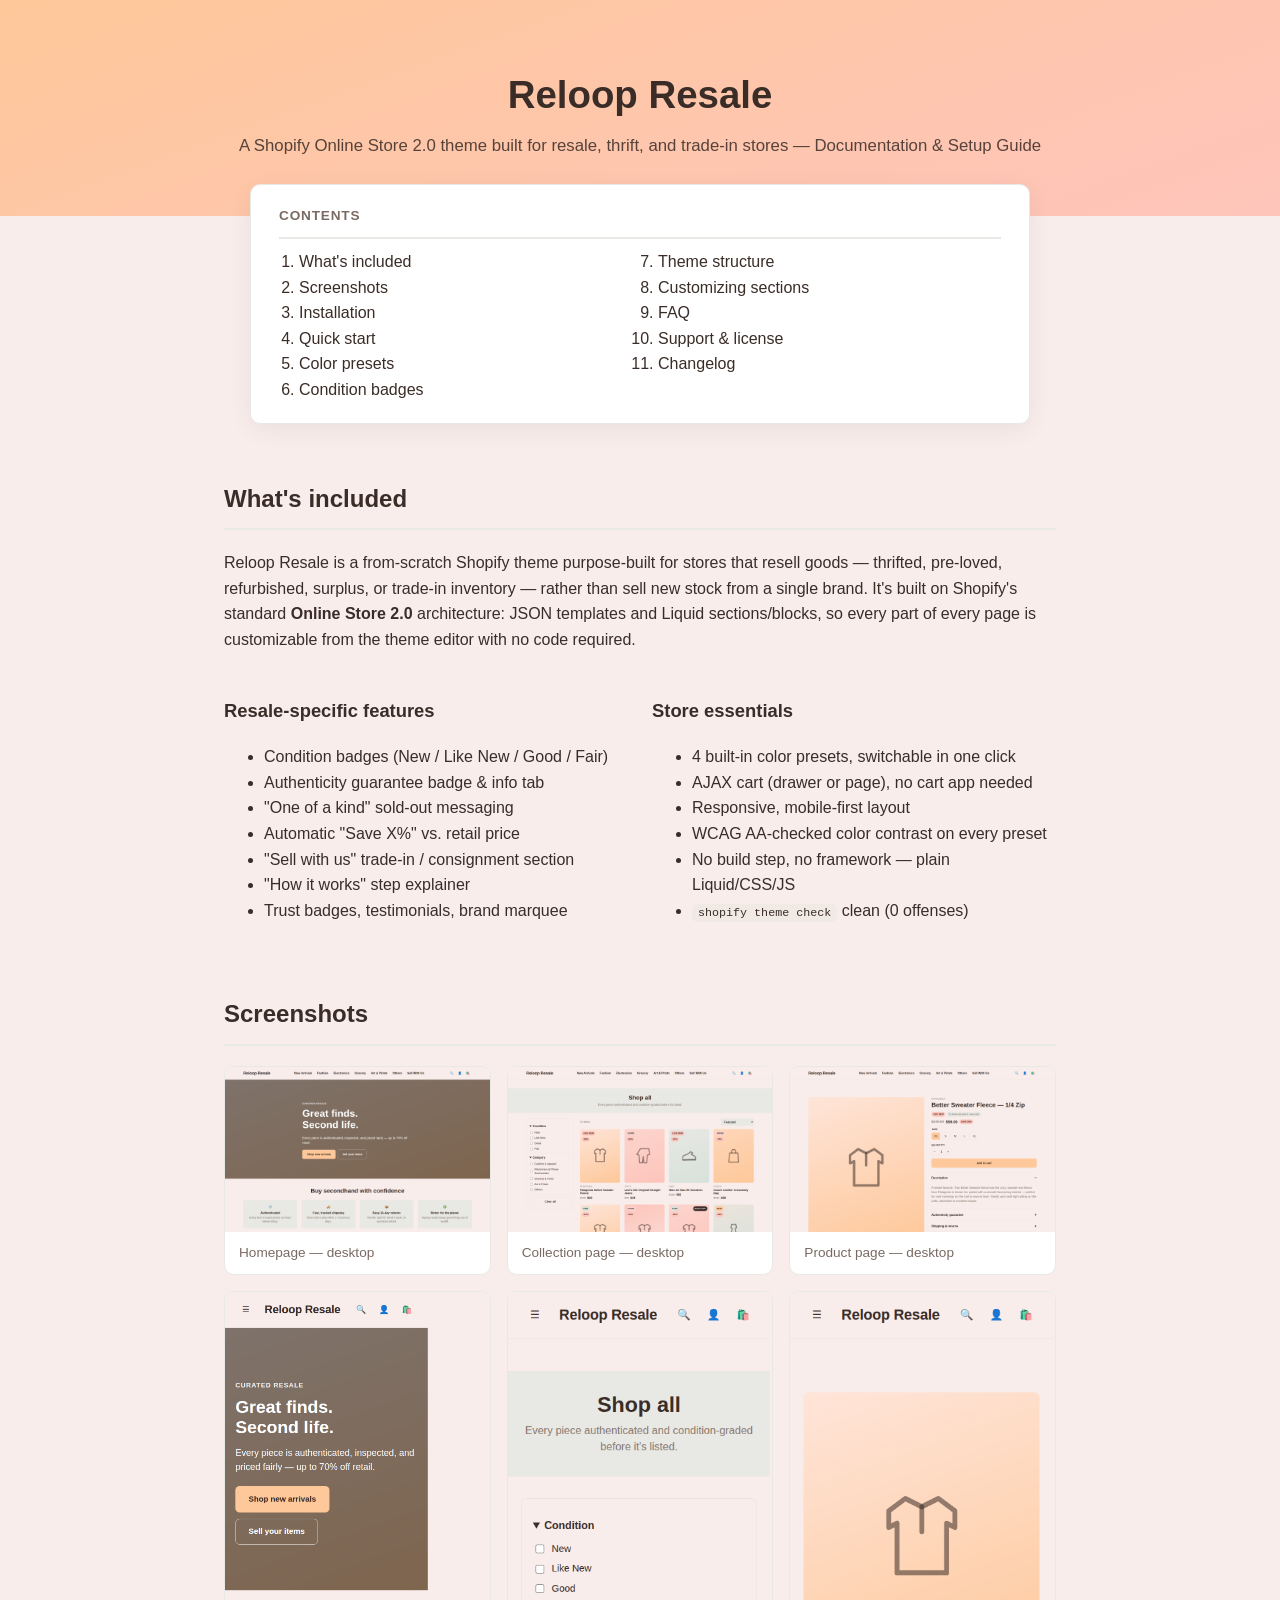
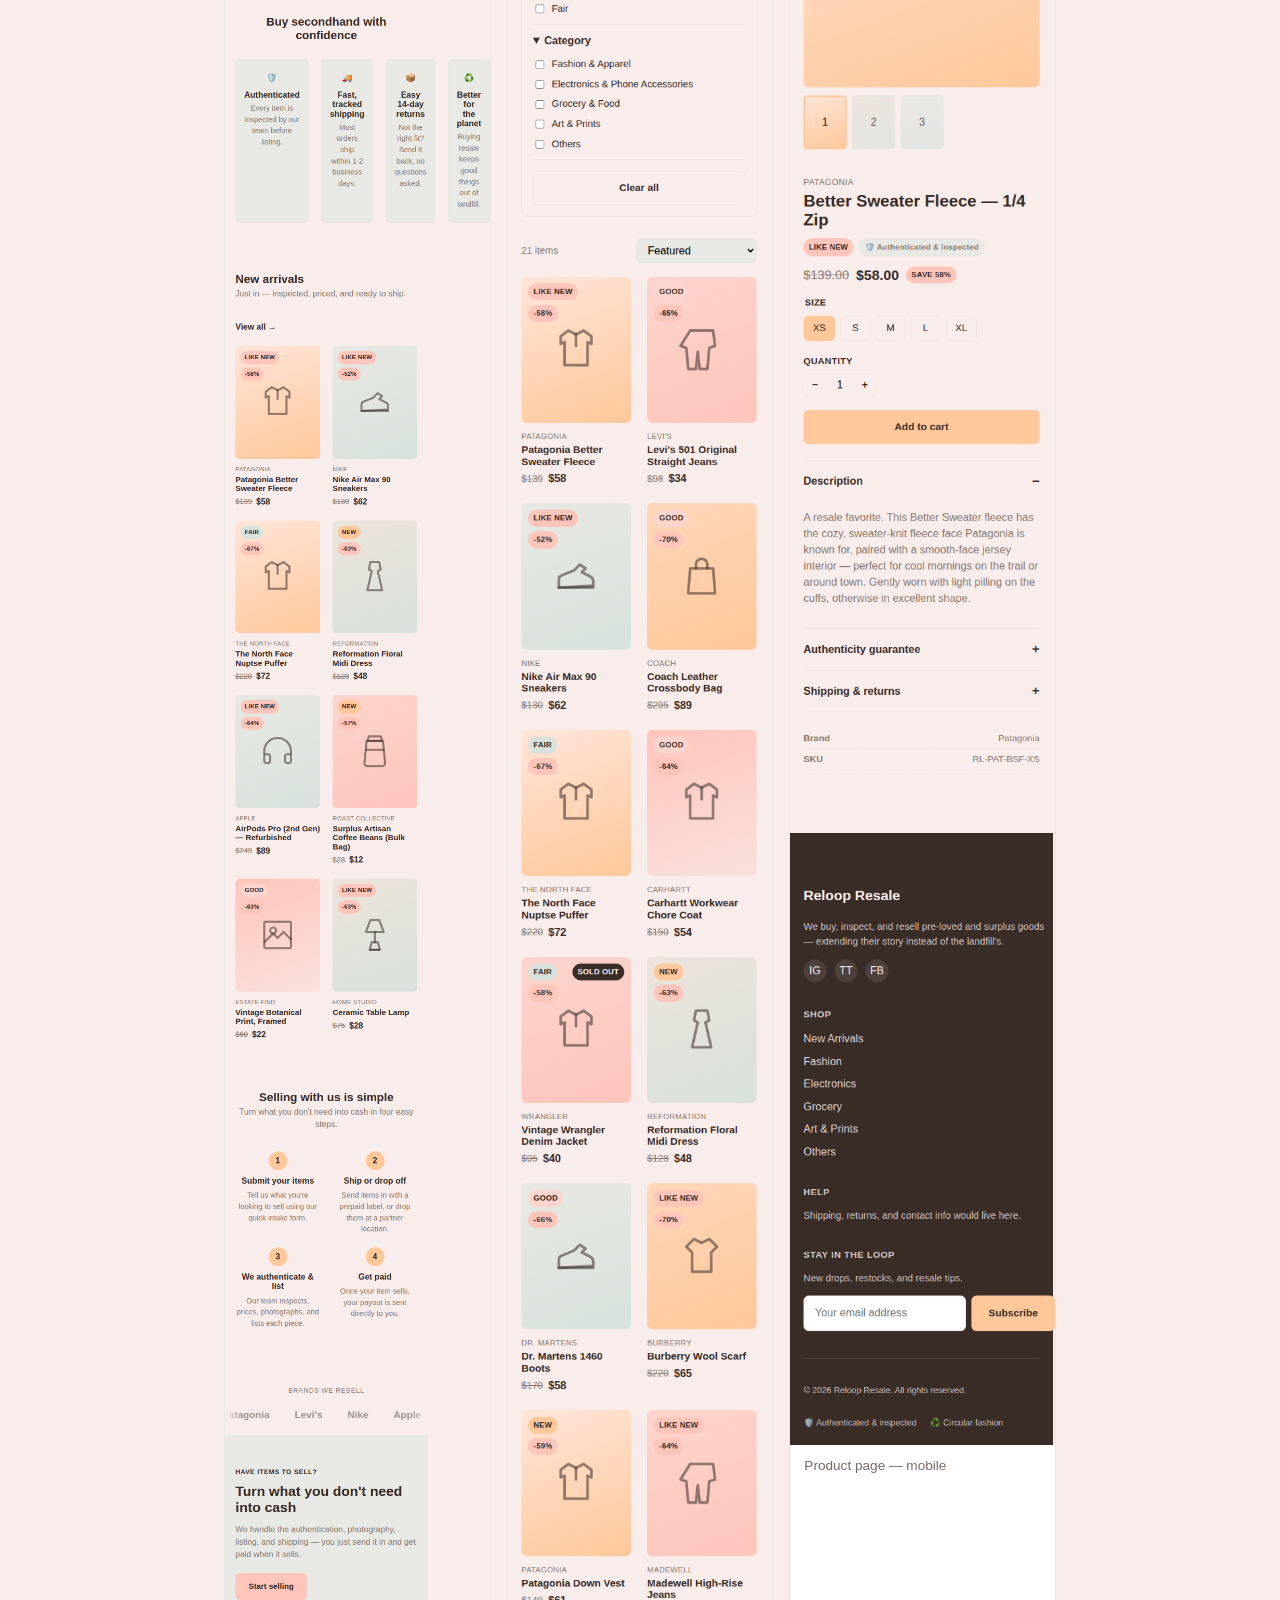
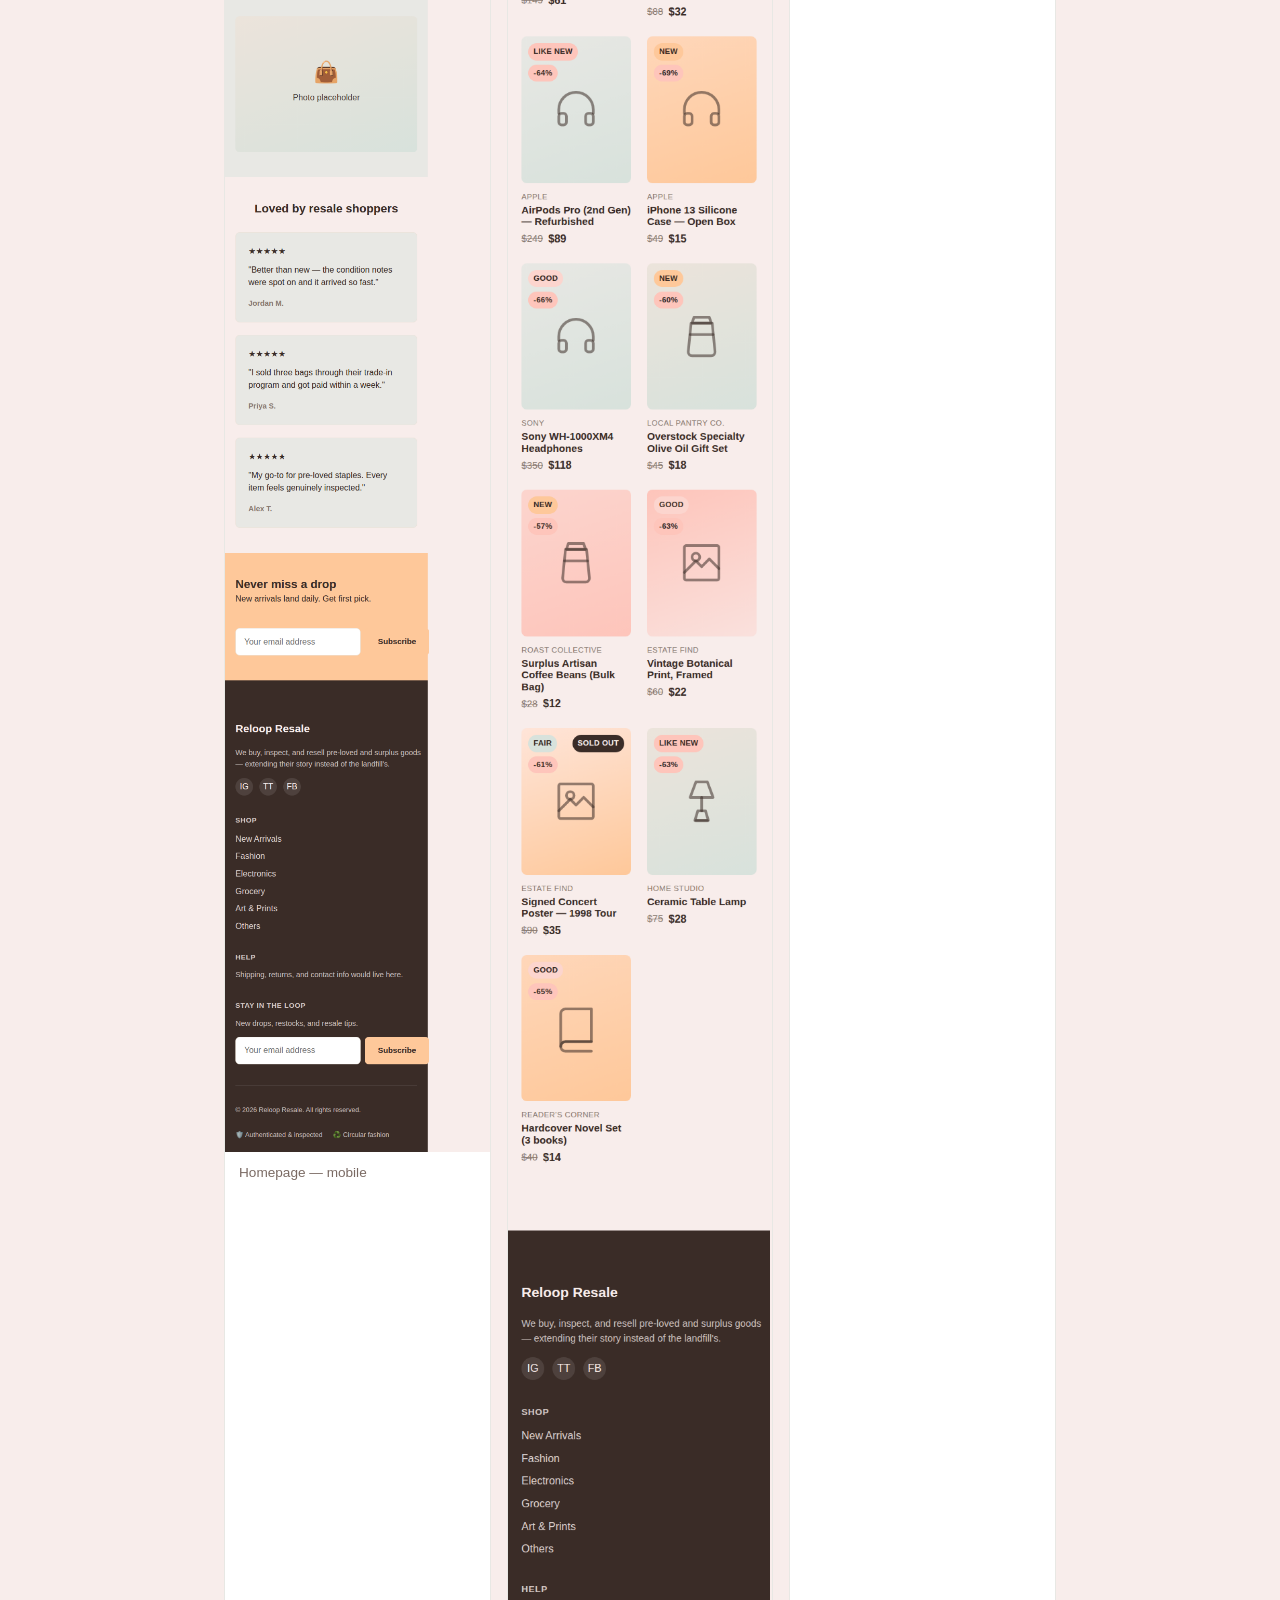
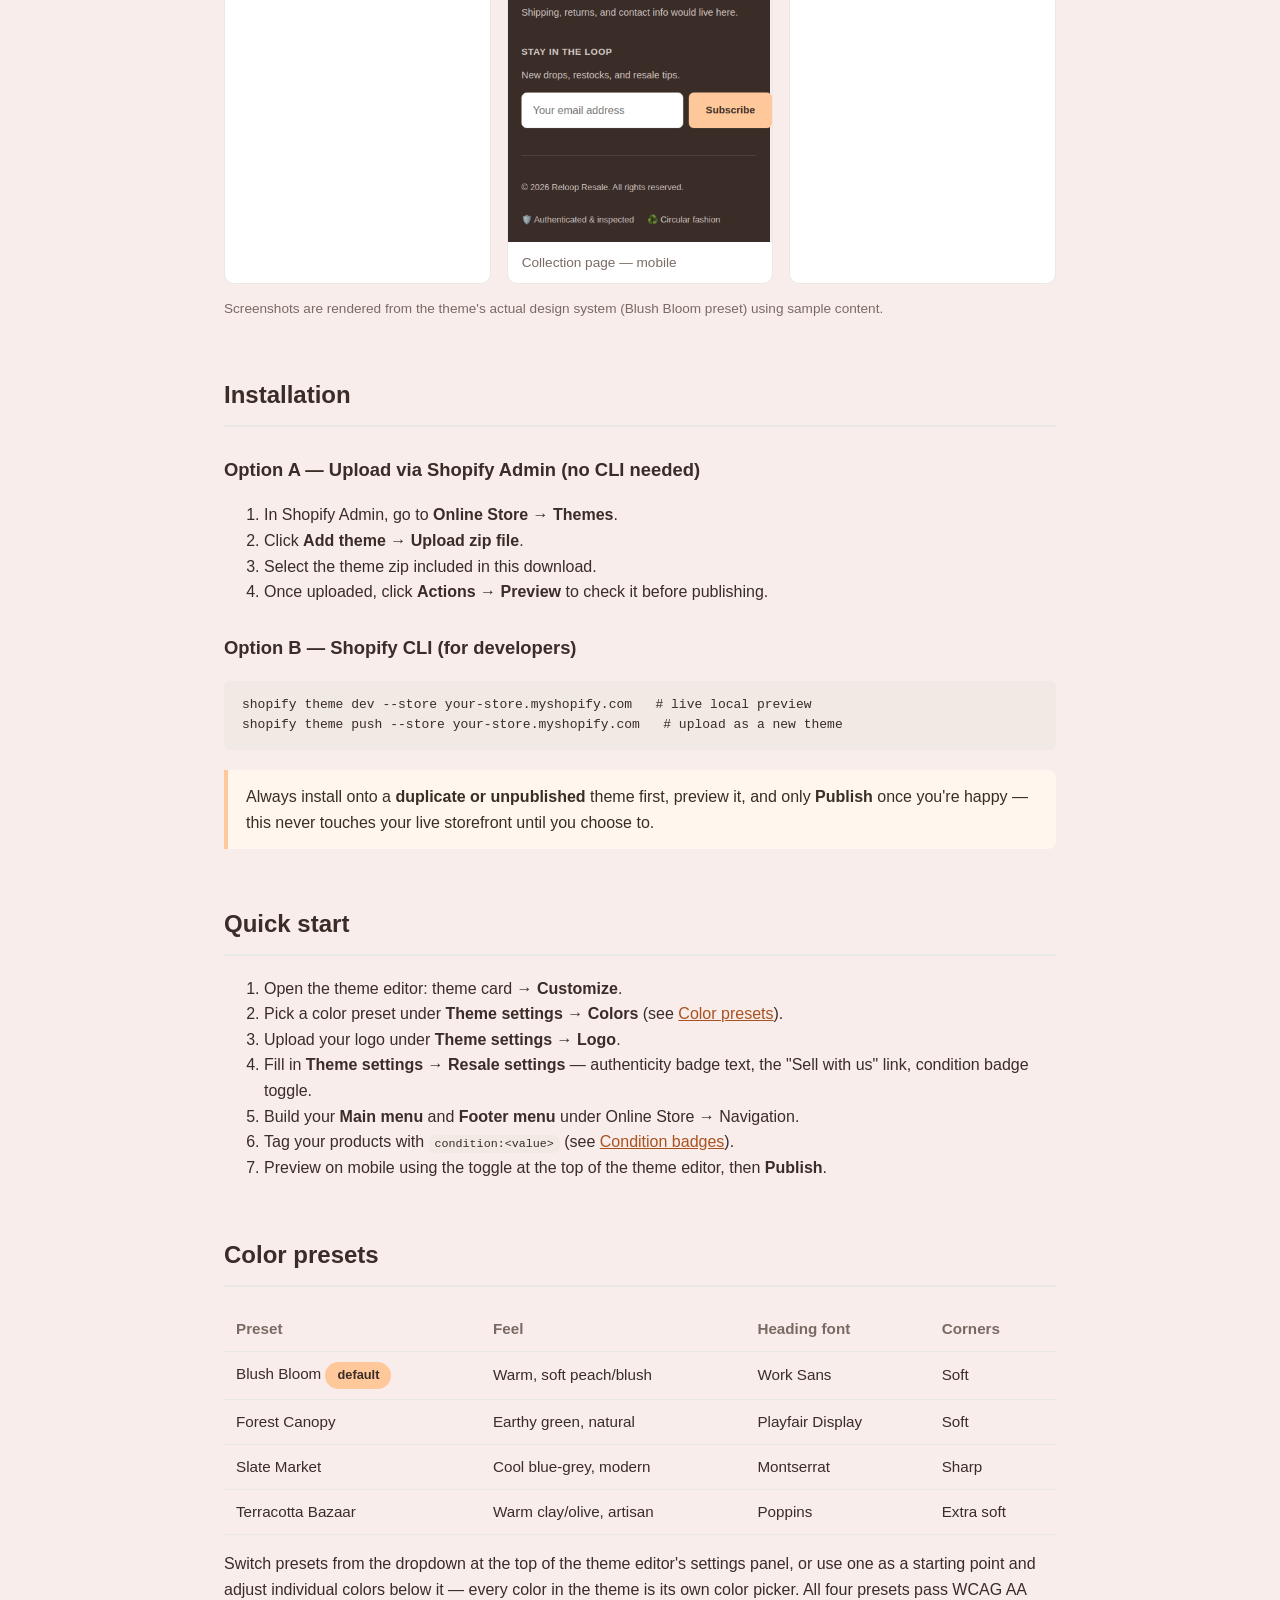
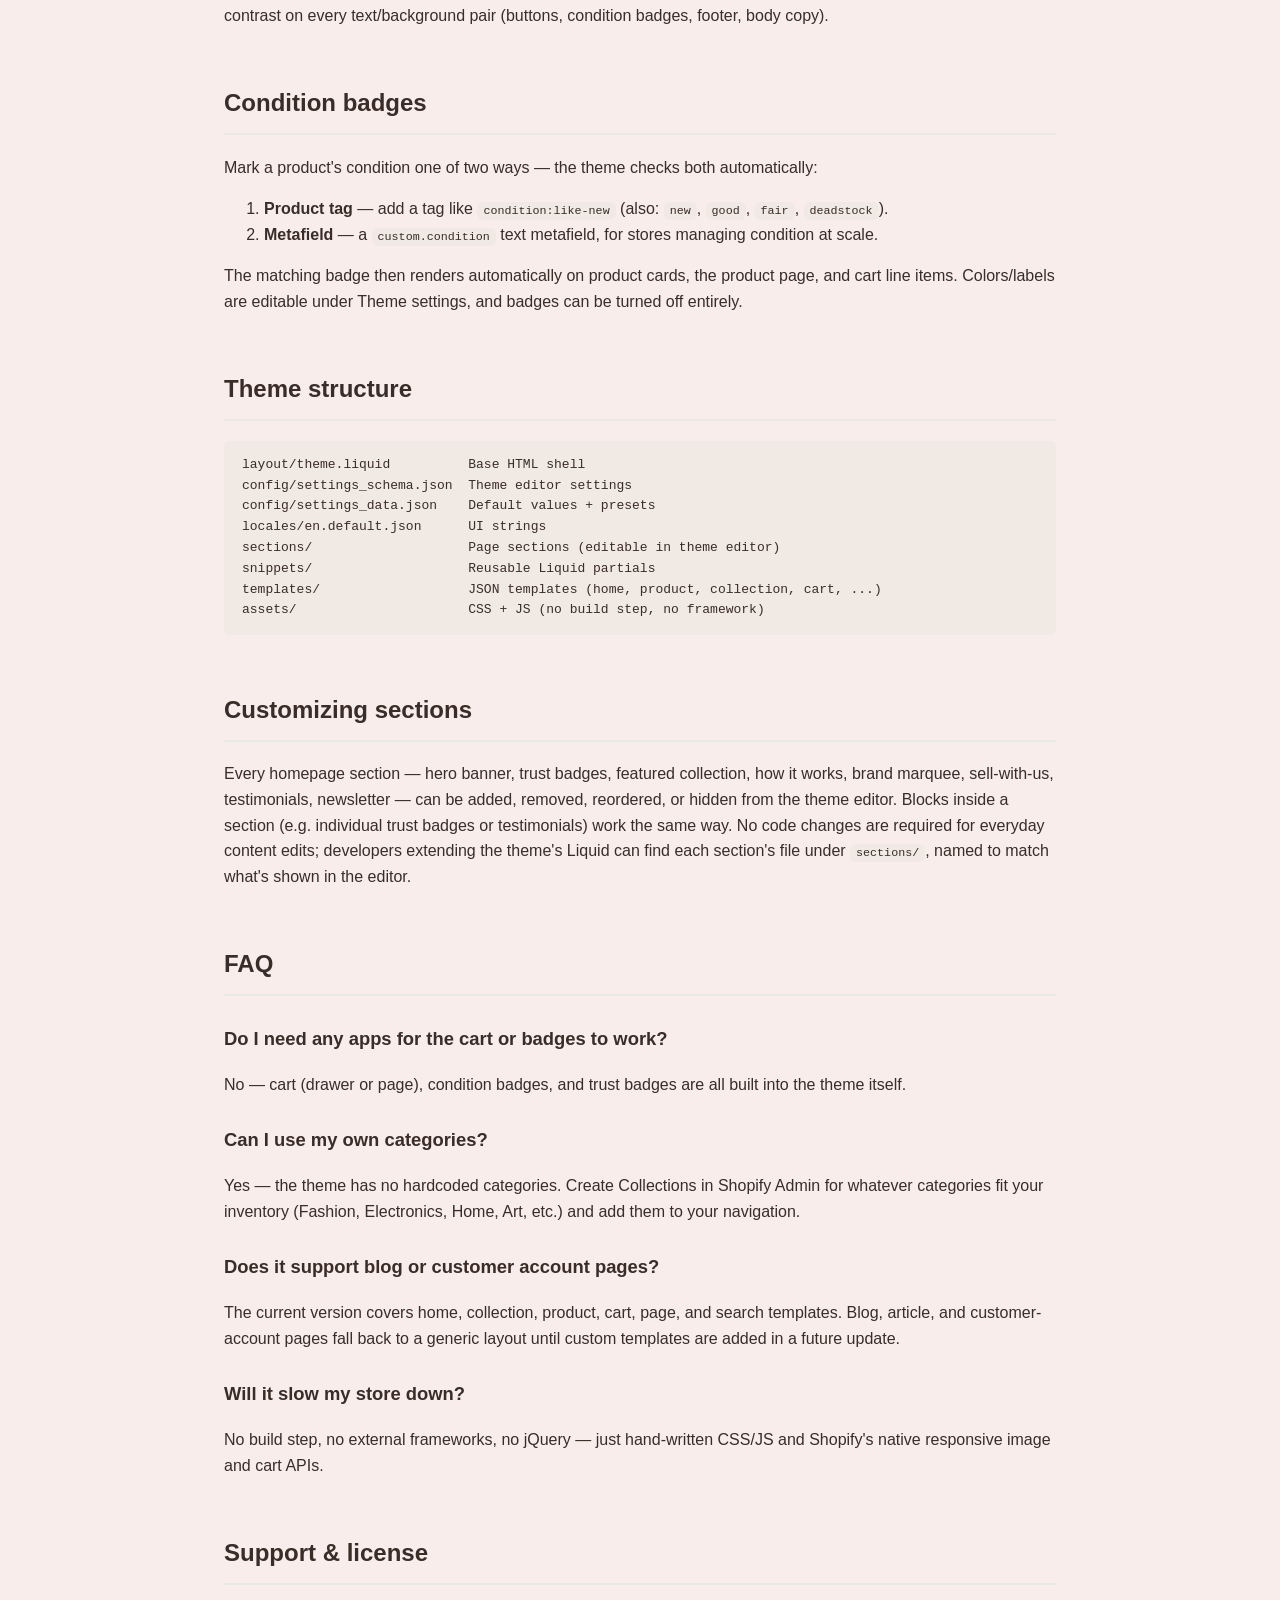
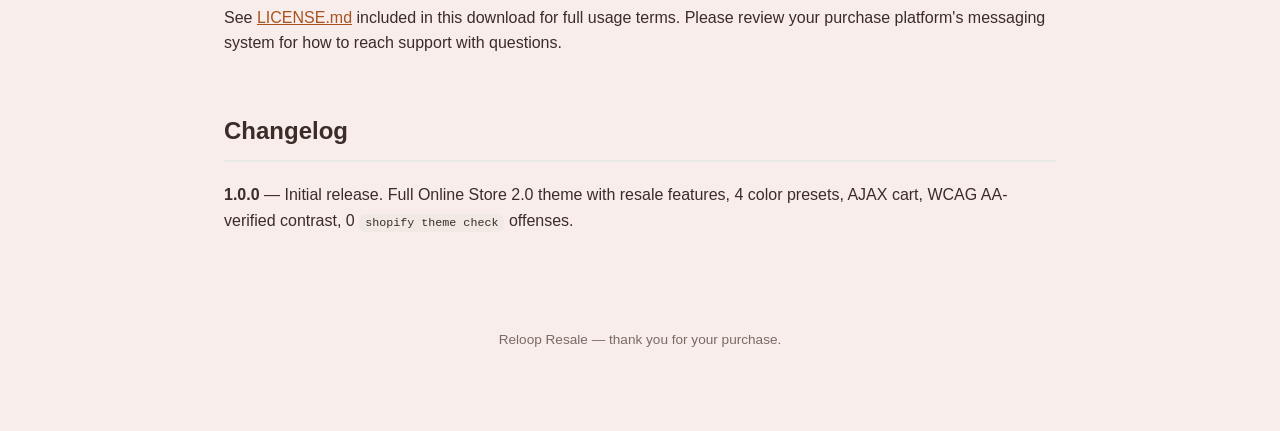
==== distribution/documentation.html @ e69fead6 "Add self-sell distribution package (docs, license, listing copy, screenshots) For selling Reloop Res" ====
<!doctype html>
<html lang="en">
<head>
<meta charset="utf-8">
<meta name="viewport" content="width=device-width, initial-scale=1">
<title>Reloop Resale — Documentation</title>
<style>
  :root {
    --bg: #F8EDEB; --surface: #ffffff; --text: #3A2C27; --muted: #7A6A63;
    --primary: #FEC89A; --primary-text: #3A2C27; --accent: #FEC5BB;
    --border: #E8E8E4; --radius: 10px;
  }
  * { box-sizing: border-box; }
  body { margin: 0; background: var(--bg); color: var(--text); font-family: -apple-system, BlinkMacSystemFont, "Segoe UI", Roboto, Helvetica, Arial, sans-serif; line-height: 1.6; }
  .wrap { max-width: 880px; margin: 0 auto; padding: 0 24px 80px; }
  header.hero { background: linear-gradient(160deg, #FEC89A, #FEC5BB); padding: 64px 24px 56px; text-align: center; }
  header.hero h1 { font-size: 2.4rem; margin: 0 0 8px; }
  header.hero p { font-size: 1.05rem; margin: 0; opacity: .85; }
  nav.toc { background: var(--surface); border: 1px solid var(--border); border-radius: var(--radius); padding: 20px 28px; margin: -32px auto 40px; max-width: 780px; box-shadow: 0 6px 24px rgba(0,0,0,.06); }
  nav.toc h2 { font-size: .85rem; text-transform: uppercase; letter-spacing: .06em; color: var(--muted); margin: 0 0 10px; }
  nav.toc ol { columns: 2; margin: 0; padding-left: 20px; }
  nav.toc a { color: var(--text); text-decoration: none; }
  nav.toc a:hover { text-decoration: underline; }
  section { margin: 56px 0; }
  h2 { font-size: 1.5rem; border-bottom: 2px solid var(--border); padding-bottom: 10px; }
  h3 { font-size: 1.15rem; margin-top: 28px; }
  code, pre { background: #F1E9E4; border-radius: 6px; }
  code { padding: 2px 6px; font-size: .9em; }
  pre { padding: 14px 18px; overflow-x: auto; }
  table { width: 100%; border-collapse: collapse; margin: 16px 0; }
  th, td { text-align: left; padding: 10px 12px; border-bottom: 1px solid var(--border); font-size: .95rem; }
  th { color: var(--muted); font-weight: 600; }
  .badge { display: inline-block; background: var(--primary); color: var(--primary-text); border-radius: 999px; padding: 3px 12px; font-size: .8rem; font-weight: 600; }
  .gallery { display: grid; grid-template-columns: repeat(auto-fit, minmax(260px, 1fr)); gap: 16px; margin-top: 20px; }
  .gallery figure { margin: 0; background: var(--surface); border: 1px solid var(--border); border-radius: var(--radius); overflow: hidden; }
  .gallery img { width: 100%; display: block; }
  .gallery figcaption { padding: 10px 14px; font-size: .85rem; color: var(--muted); }
  .callout { background: #FFF6EE; border-left: 4px solid var(--primary); border-radius: 0 8px 8px 0; padding: 14px 18px; margin: 20px 0; }
  .grid-2 { display: grid; grid-template-columns: 1fr 1fr; gap: 24px; }
  @media (max-width: 640px) { .grid-2 { grid-template-columns: 1fr; } nav.toc ol { columns: 1; } }
  footer { text-align: center; color: var(--muted); font-size: .85rem; padding: 40px 0 0; }
  a { color: #A85220; }
</style>
</head>
<body>

<header class="hero">
  <h1>Reloop Resale</h1>
  <p>A Shopify Online Store 2.0 theme built for resale, thrift, and trade-in stores — Documentation &amp; Setup Guide</p>
</header>

<div class="wrap">

<nav class="toc">
  <h2>Contents</h2>
  <ol>
    <li><a href="#included">What's included</a></li>
    <li><a href="#screenshots">Screenshots</a></li>
    <li><a href="#install">Installation</a></li>
    <li><a href="#quickstart">Quick start</a></li>
    <li><a href="#presets">Color presets</a></li>
    <li><a href="#condition">Condition badges</a></li>
    <li><a href="#structure">Theme structure</a></li>
    <li><a href="#customizing">Customizing sections</a></li>
    <li><a href="#faq">FAQ</a></li>
    <li><a href="#support">Support &amp; license</a></li>
    <li><a href="#changelog">Changelog</a></li>
  </ol>
</nav>

<section id="included">
  <h2>What's included</h2>
  <p>Reloop Resale is a from-scratch Shopify theme purpose-built for stores
  that resell goods — thrifted, pre-loved, refurbished, surplus, or
  trade-in inventory — rather than sell new stock from a single brand.
  It's built on Shopify's standard <strong>Online Store 2.0</strong>
  architecture: JSON templates and Liquid sections/blocks, so every part of
  every page is customizable from the theme editor with no code required.</p>
  <div class="grid-2">
    <div>
      <h3>Resale-specific features</h3>
      <ul>
        <li>Condition badges (New / Like New / Good / Fair)</li>
        <li>Authenticity guarantee badge &amp; info tab</li>
        <li>"One of a kind" sold-out messaging</li>
        <li>Automatic "Save X%" vs. retail price</li>
        <li>"Sell with us" trade-in / consignment section</li>
        <li>"How it works" step explainer</li>
        <li>Trust badges, testimonials, brand marquee</li>
      </ul>
    </div>
    <div>
      <h3>Store essentials</h3>
      <ul>
        <li>4 built-in color presets, switchable in one click</li>
        <li>AJAX cart (drawer or page), no cart app needed</li>
        <li>Responsive, mobile-first layout</li>
        <li>WCAG AA-checked color contrast on every preset</li>
        <li>No build step, no framework — plain Liquid/CSS/JS</li>
        <li><code>shopify theme check</code> clean (0 offenses)</li>
      </ul>
    </div>
  </div>
</section>

<section id="screenshots">
  <h2>Screenshots</h2>
  <div class="gallery">
    <figure><img src="screenshots/home-desktop.png" alt="Homepage, desktop"><figcaption>Homepage — desktop</figcaption></figure>
    <figure><img src="screenshots/collection-desktop.png" alt="Collection page, desktop"><figcaption>Collection page — desktop</figcaption></figure>
    <figure><img src="screenshots/product-desktop.png" alt="Product page, desktop"><figcaption>Product page — desktop</figcaption></figure>
    <figure><img src="screenshots/home-mobile.png" alt="Homepage, mobile"><figcaption>Homepage — mobile</figcaption></figure>
    <figure><img src="screenshots/collection-mobile.png" alt="Collection page, mobile"><figcaption>Collection page — mobile</figcaption></figure>
    <figure><img src="screenshots/product-mobile.png" alt="Product page, mobile"><figcaption>Product page — mobile</figcaption></figure>
  </div>
  <p style="margin-top:14px; font-size:.85rem; color:var(--muted);">Screenshots are rendered from the theme's actual design system (Blush Bloom preset) using sample content.</p>
</section>

<section id="install">
  <h2>Installation</h2>
  <h3>Option A — Upload via Shopify Admin (no CLI needed)</h3>
  <ol>
    <li>In Shopify Admin, go to <strong>Online Store → Themes</strong>.</li>
    <li>Click <strong>Add theme → Upload zip file</strong>.</li>
    <li>Select the theme zip included in this download.</li>
    <li>Once uploaded, click <strong>Actions → Preview</strong> to check it before publishing.</li>
  </ol>
  <h3>Option B — Shopify CLI (for developers)</h3>
  <pre>shopify theme dev --store your-store.myshopify.com   # live local preview
shopify theme push --store your-store.myshopify.com   # upload as a new theme</pre>
  <div class="callout">Always install onto a <strong>duplicate or unpublished</strong> theme first, preview it, and only <strong>Publish</strong> once you're happy — this never touches your live storefront until you choose to.</div>
</section>

<section id="quickstart">
  <h2>Quick start</h2>
  <ol>
    <li>Open the theme editor: theme card → <strong>Customize</strong>.</li>
    <li>Pick a color preset under <strong>Theme settings → Colors</strong> (see <a href="#presets">Color presets</a>).</li>
    <li>Upload your logo under <strong>Theme settings → Logo</strong>.</li>
    <li>Fill in <strong>Theme settings → Resale settings</strong> — authenticity badge text, the "Sell with us" link, condition badge toggle.</li>
    <li>Build your <strong>Main menu</strong> and <strong>Footer menu</strong> under Online Store → Navigation.</li>
    <li>Tag your products with <code>condition:&lt;value&gt;</code> (see <a href="#condition">Condition badges</a>).</li>
    <li>Preview on mobile using the toggle at the top of the theme editor, then <strong>Publish</strong>.</li>
  </ol>
</section>

<section id="presets">
  <h2>Color presets</h2>
  <table>
    <tr><th>Preset</th><th>Feel</th><th>Heading font</th><th>Corners</th></tr>
    <tr><td>Blush Bloom <span class="badge">default</span></td><td>Warm, soft peach/blush</td><td>Work Sans</td><td>Soft</td></tr>
    <tr><td>Forest Canopy</td><td>Earthy green, natural</td><td>Playfair Display</td><td>Soft</td></tr>
    <tr><td>Slate Market</td><td>Cool blue-grey, modern</td><td>Montserrat</td><td>Sharp</td></tr>
    <tr><td>Terracotta Bazaar</td><td>Warm clay/olive, artisan</td><td>Poppins</td><td>Extra soft</td></tr>
  </table>
  <p>Switch presets from the dropdown at the top of the theme editor's settings panel, or use one as a starting point and adjust individual colors below it — every color in the theme is its own color picker. All four presets pass WCAG AA contrast on every text/background pair (buttons, condition badges, footer, body copy).</p>
</section>

<section id="condition">
  <h2>Condition badges</h2>
  <p>Mark a product's condition one of two ways — the theme checks both automatically:</p>
  <ol>
    <li><strong>Product tag</strong> — add a tag like <code>condition:like-new</code> (also: <code>new</code>, <code>good</code>, <code>fair</code>, <code>deadstock</code>).</li>
    <li><strong>Metafield</strong> — a <code>custom.condition</code> text metafield, for stores managing condition at scale.</li>
  </ol>
  <p>The matching badge then renders automatically on product cards, the product page, and cart line items. Colors/labels are editable under Theme settings, and badges can be turned off entirely.</p>
</section>

<section id="structure">
  <h2>Theme structure</h2>
  <pre>layout/theme.liquid          Base HTML shell
config/settings_schema.json  Theme editor settings
config/settings_data.json    Default values + presets
locales/en.default.json      UI strings
sections/                    Page sections (editable in theme editor)
snippets/                    Reusable Liquid partials
templates/                   JSON templates (home, product, collection, cart, ...)
assets/                      CSS + JS (no build step, no framework)</pre>
</section>

<section id="customizing">
  <h2>Customizing sections</h2>
  <p>Every homepage section — hero banner, trust badges, featured collection,
  how it works, brand marquee, sell-with-us, testimonials, newsletter — can
  be added, removed, reordered, or hidden from the theme editor. Blocks
  inside a section (e.g. individual trust badges or testimonials) work the
  same way. No code changes are required for everyday content edits;
  developers extending the theme's Liquid can find each section's file
  under <code>sections/</code>, named to match what's shown in the editor.</p>
</section>

<section id="faq">
  <h2>FAQ</h2>
  <h3>Do I need any apps for the cart or badges to work?</h3>
  <p>No — cart (drawer or page), condition badges, and trust badges are all built into the theme itself.</p>
  <h3>Can I use my own categories?</h3>
  <p>Yes — the theme has no hardcoded categories. Create Collections in Shopify Admin for whatever categories fit your inventory (Fashion, Electronics, Home, Art, etc.) and add them to your navigation.</p>
  <h3>Does it support blog or customer account pages?</h3>
  <p>The current version covers home, collection, product, cart, page, and search templates. Blog, article, and customer-account pages fall back to a generic layout until custom templates are added in a future update.</p>
  <h3>Will it slow my store down?</h3>
  <p>No build step, no external frameworks, no jQuery — just hand-written CSS/JS and Shopify's native responsive image and cart APIs.</p>
</section>

<section id="support">
  <h2>Support &amp; license</h2>
  <p>See <a href="LICENSE.md">LICENSE.md</a> included in this download for
  full usage terms. Please review your purchase platform's messaging
  system for how to reach support with questions.</p>
</section>

<section id="changelog">
  <h2>Changelog</h2>
  <p><strong>1.0.0</strong> — Initial release. Full Online Store 2.0 theme with resale features, 4 color presets, AJAX cart, WCAG AA-verified contrast, 0 <code>shopify theme check</code> offenses.</p>
</section>

<footer>
  Reloop Resale — thank you for your purchase.
</footer>

</div>
</body>
</html>
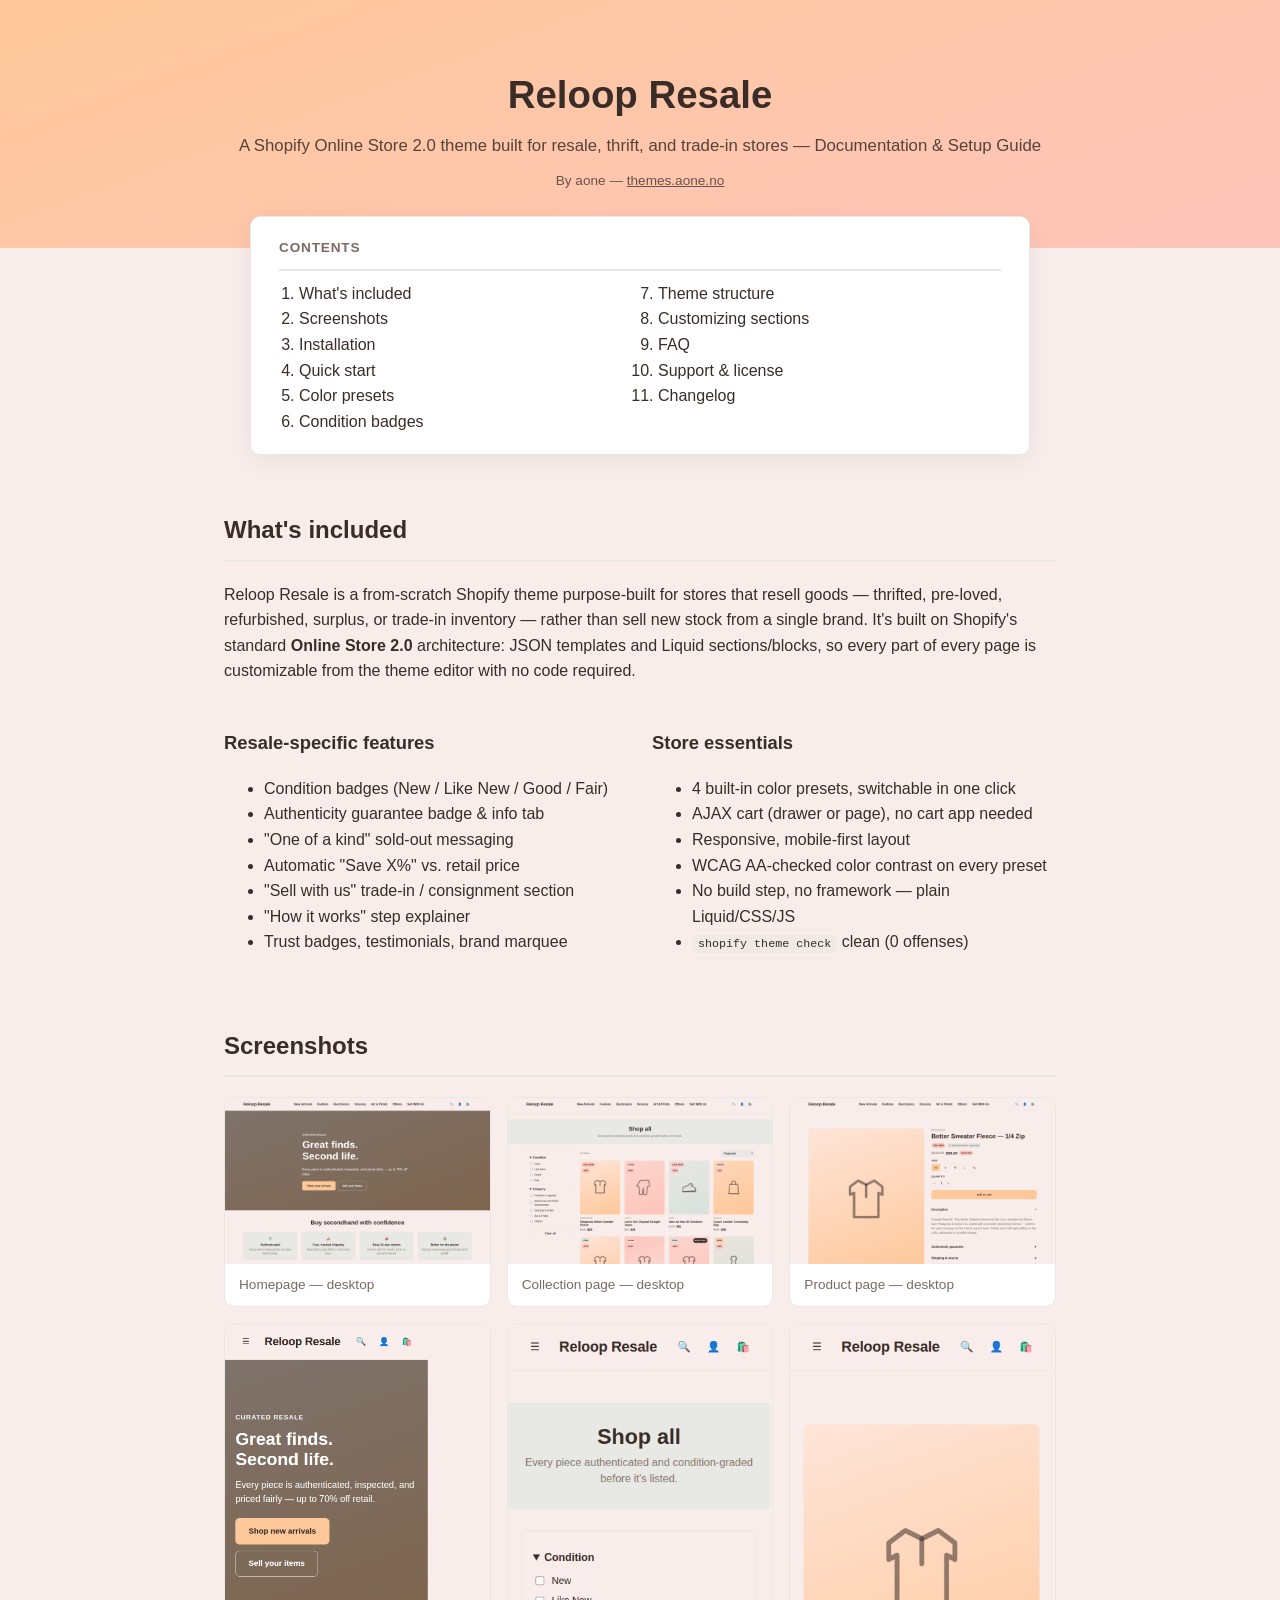
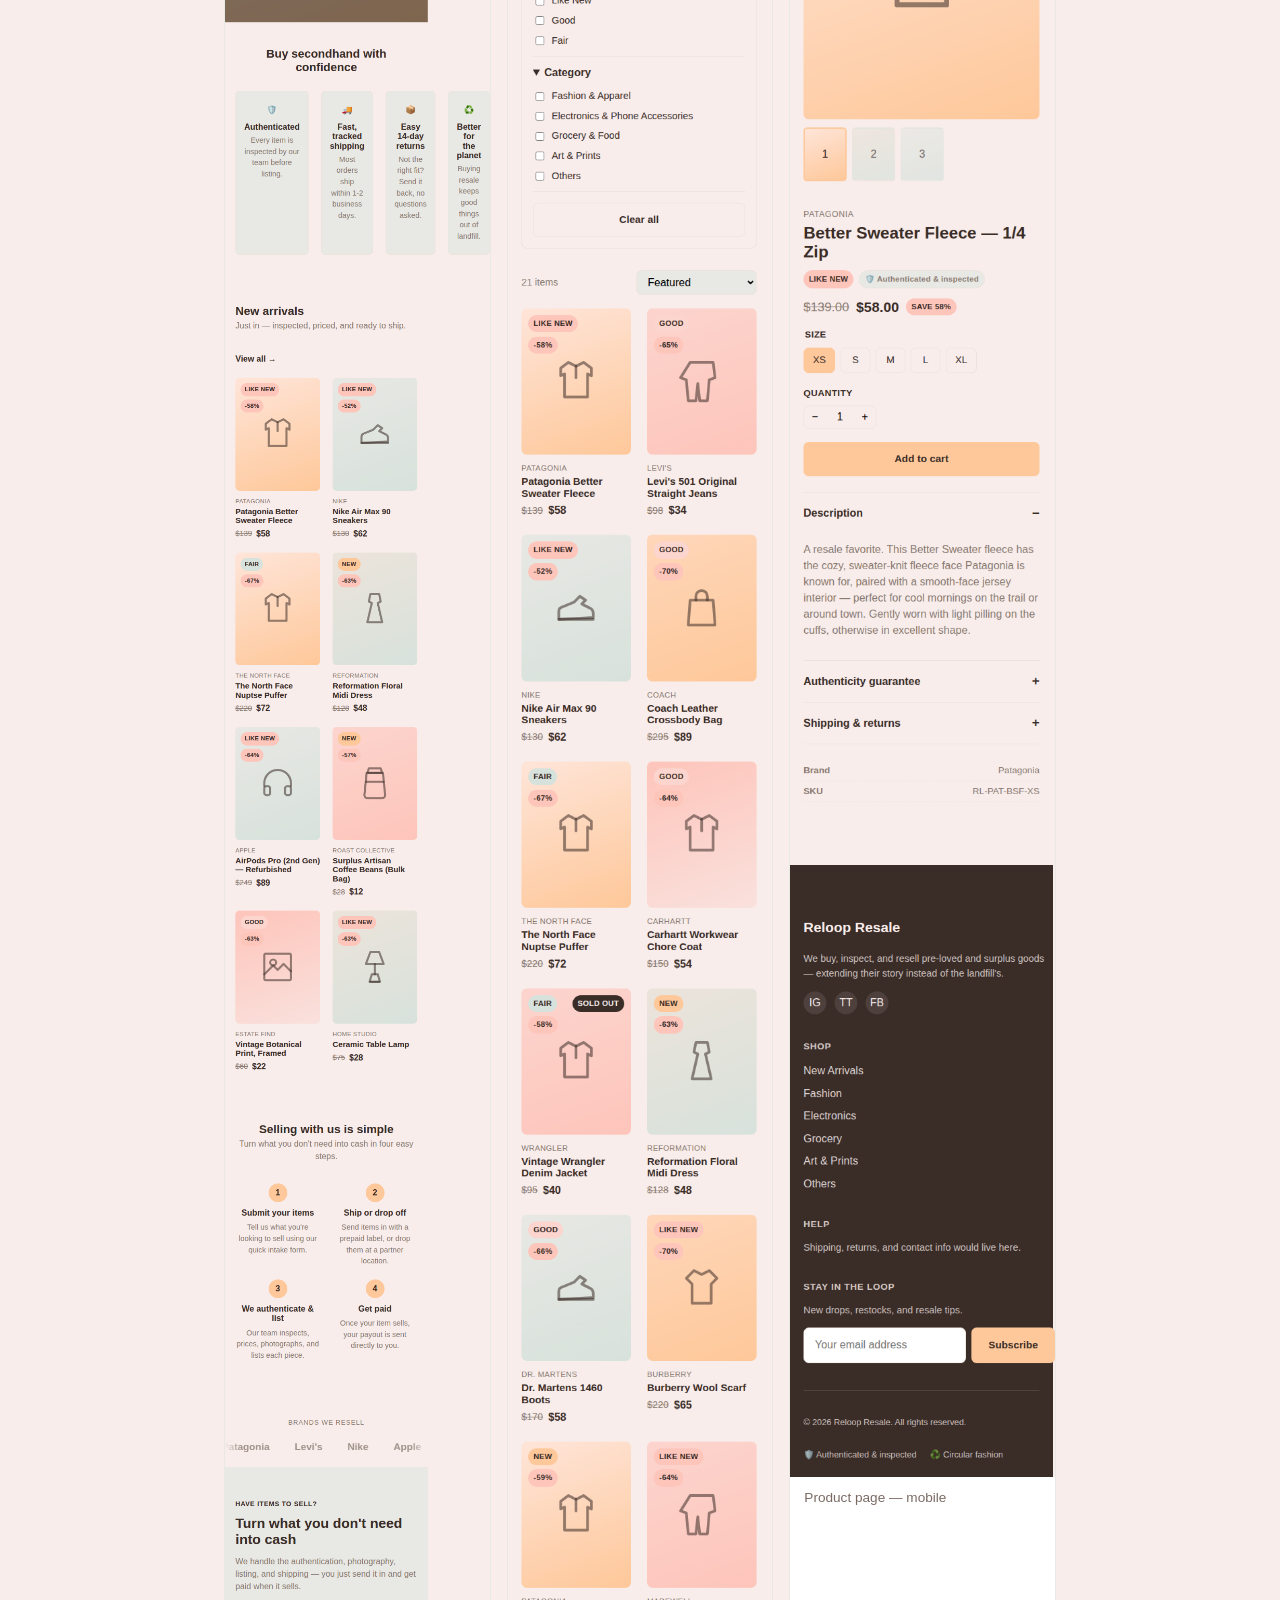
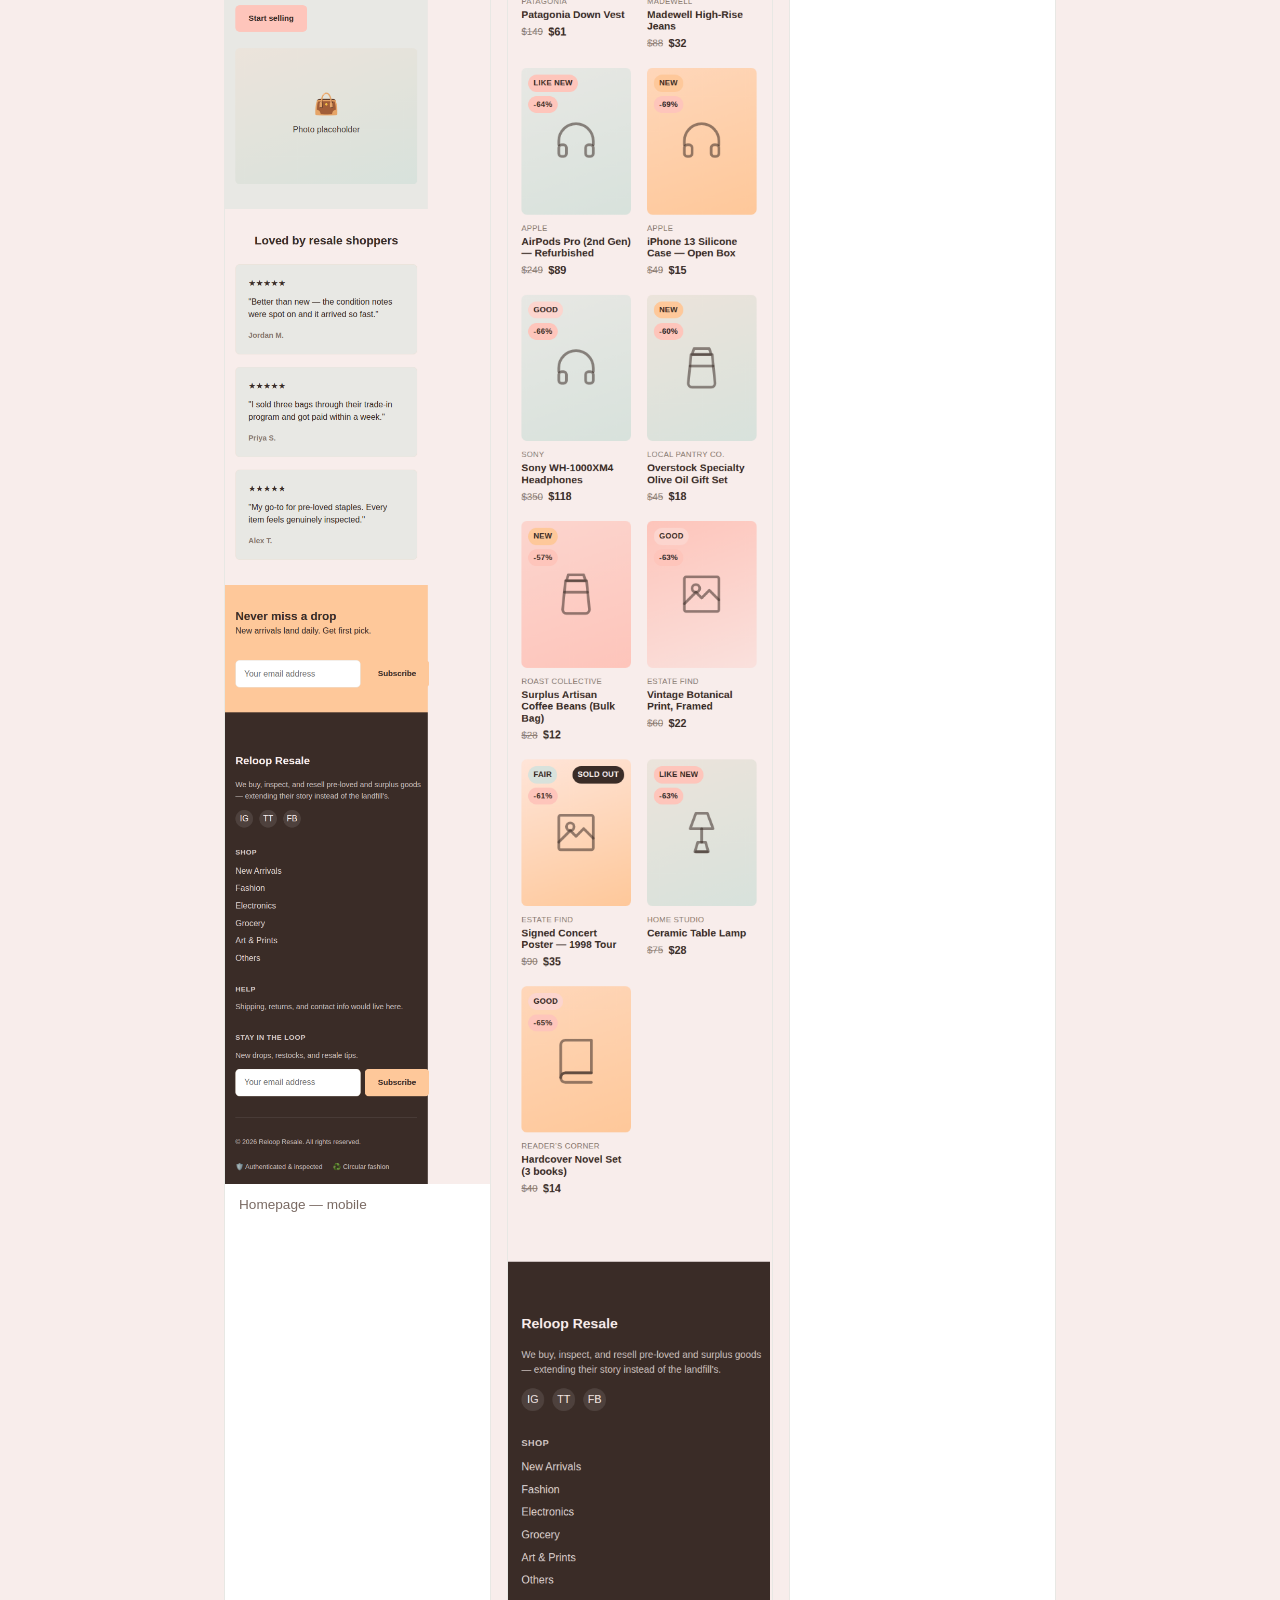
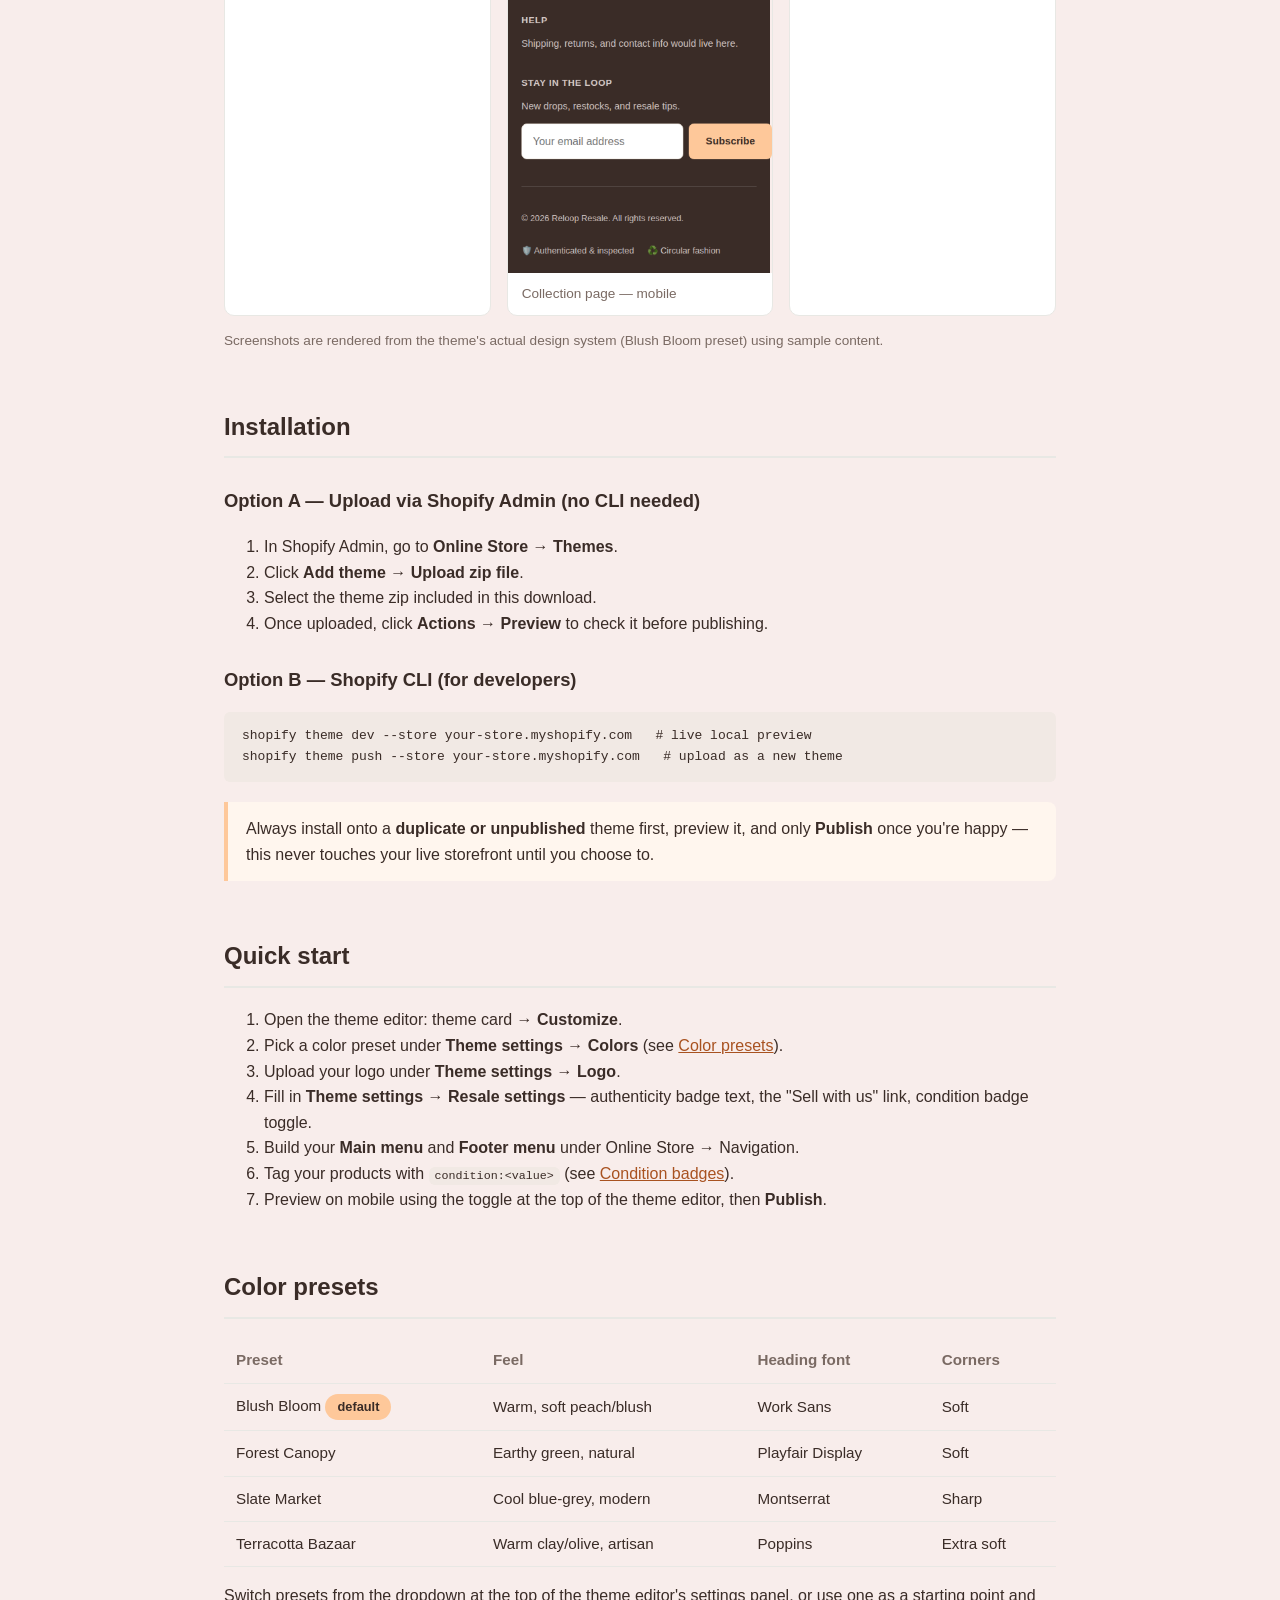
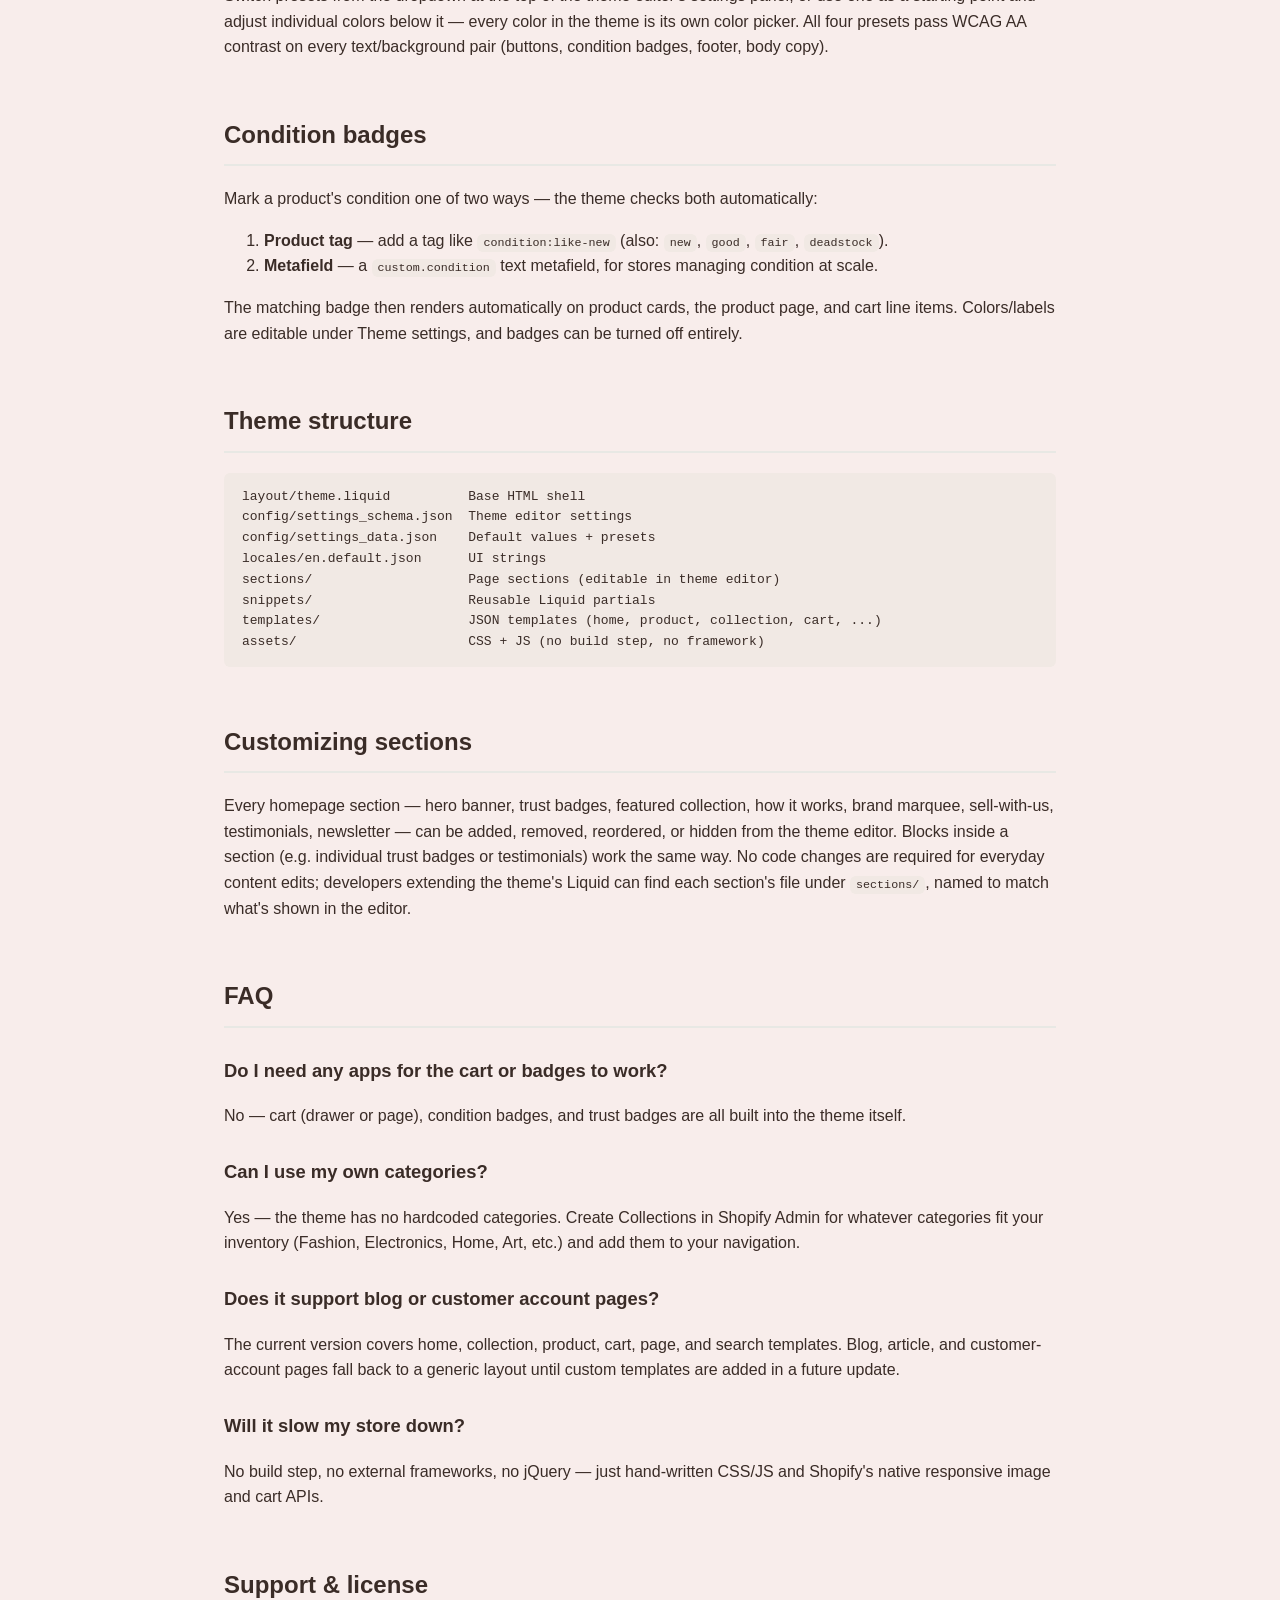
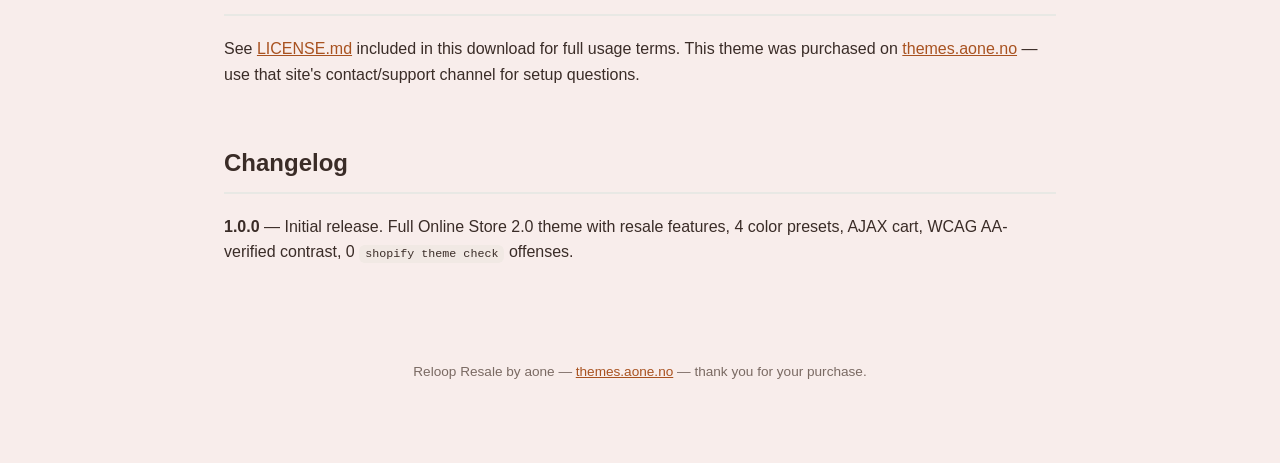
==== commit b7d13c32: "Brand distribution package for themes.aone.no (author: aone) Replace generic Gumroad/Lemon Squeezy p" ====
--- a/distribution/documentation.html
+++ b/distribution/documentation.html
@@ -47,6 +47,7 @@
 <header class="hero">
   <h1>Reloop Resale</h1>
   <p>A Shopify Online Store 2.0 theme built for resale, thrift, and trade-in stores — Documentation &amp; Setup Guide</p>
+  <p style="margin-top:10px; font-size:.85rem; opacity:.75;">By aone — <a href="https://themes.aone.no" style="color:inherit;">themes.aone.no</a></p>
 </header>
 
 <div class="wrap">
@@ -204,8 +205,9 @@
 <section id="support">
   <h2>Support &amp; license</h2>
   <p>See <a href="LICENSE.md">LICENSE.md</a> included in this download for
-  full usage terms. Please review your purchase platform's messaging
-  system for how to reach support with questions.</p>
+  full usage terms. This theme was purchased on
+  <a href="https://themes.aone.no">themes.aone.no</a> — use that site's
+  contact/support channel for setup questions.</p>
 </section>
 
 <section id="changelog">
@@ -214,7 +216,7 @@
 </section>
 
 <footer>
-  Reloop Resale — thank you for your purchase.
+  Reloop Resale by aone — <a href="https://themes.aone.no">themes.aone.no</a> — thank you for your purchase.
 </footer>
 
 </div>
